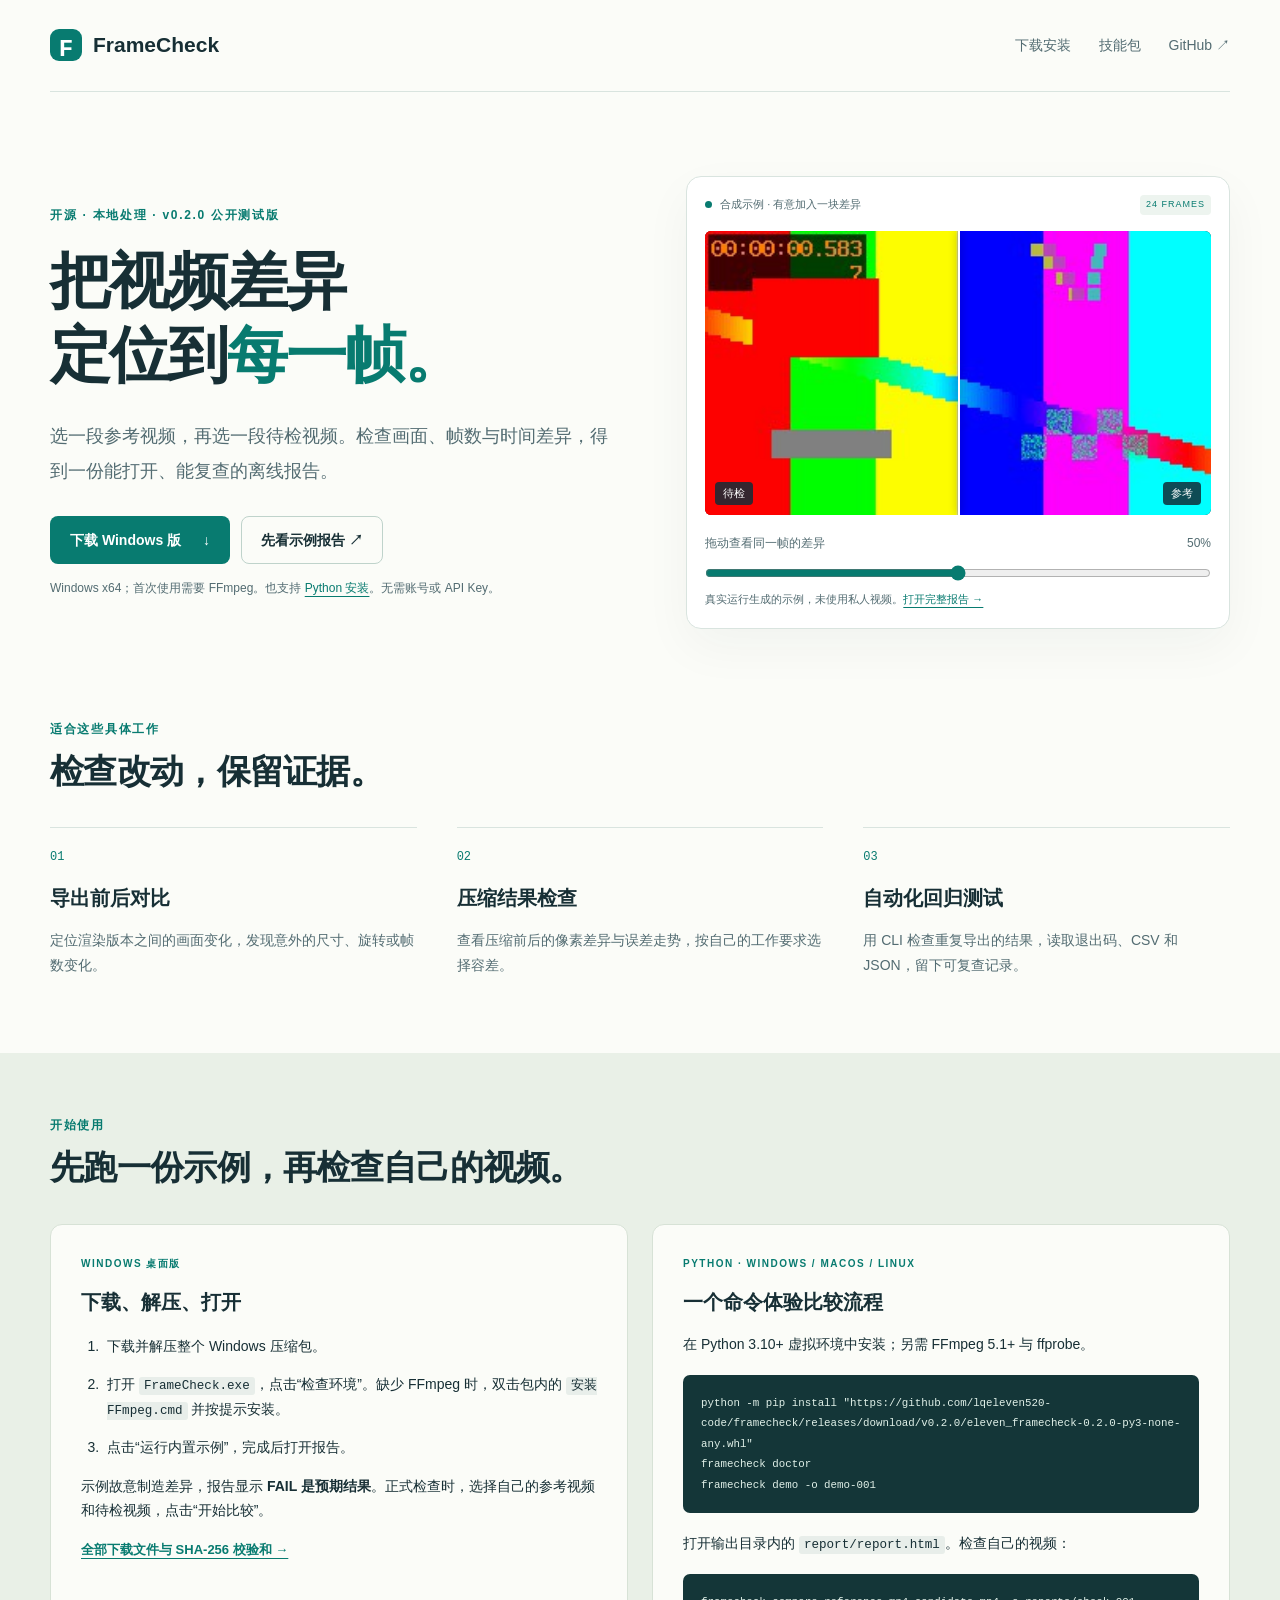
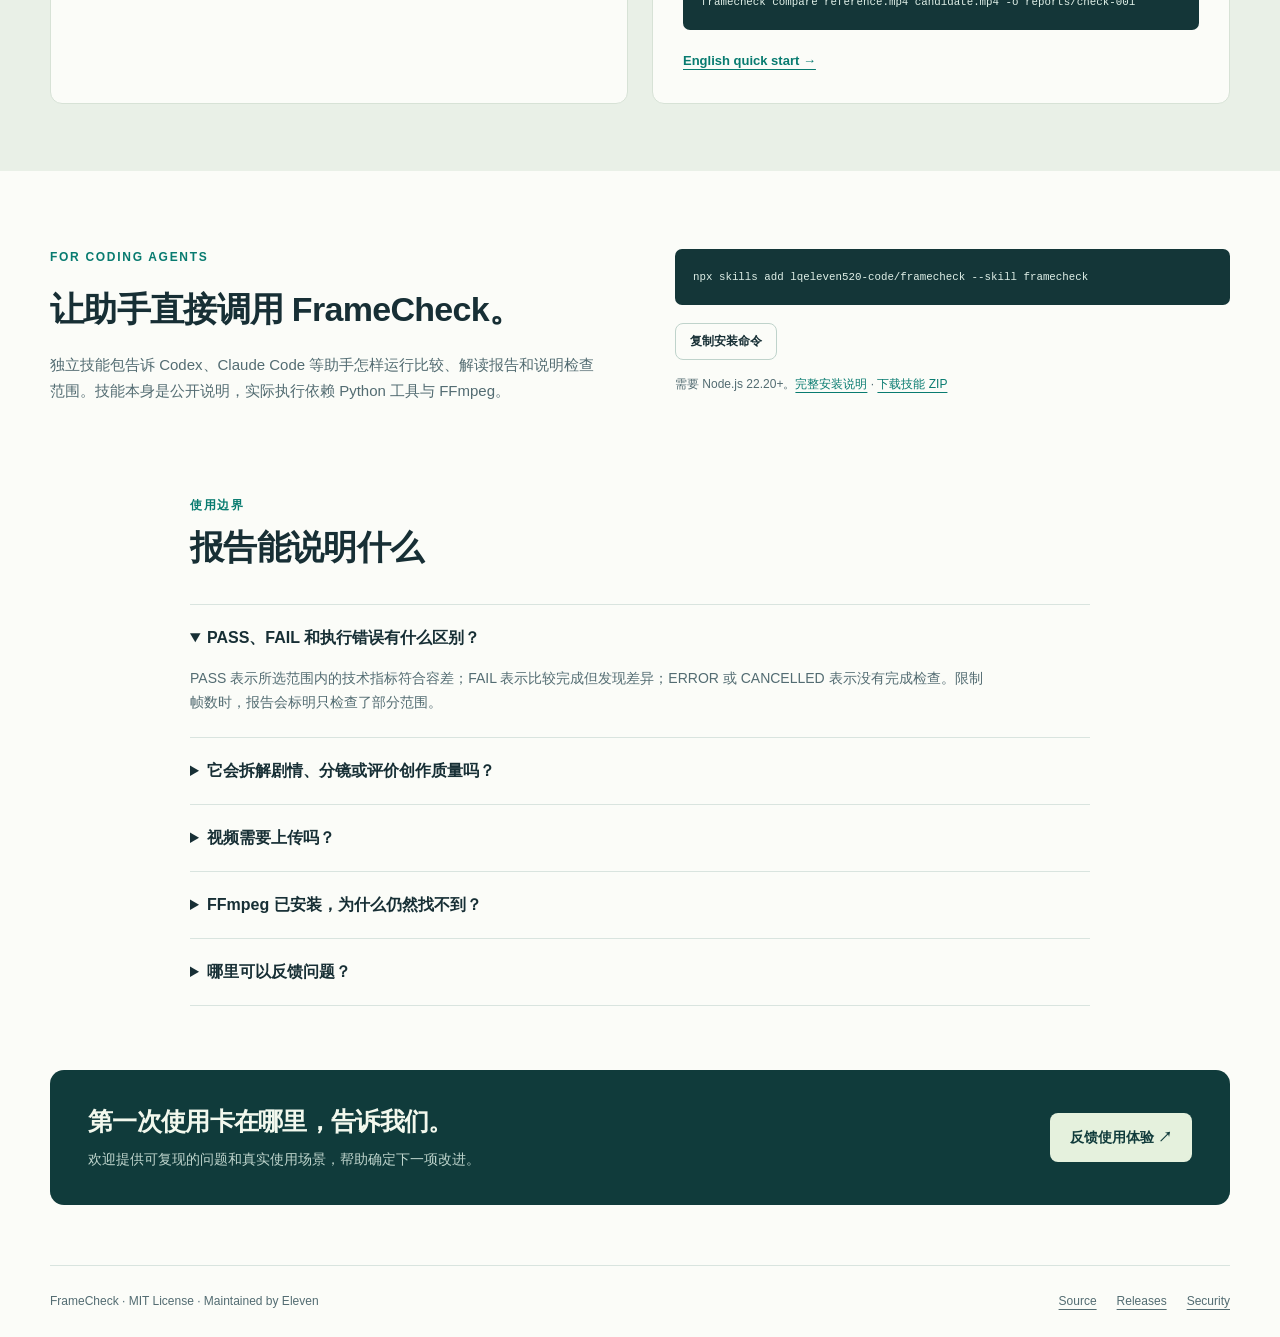
==== docs/index.html @ 5c410029 "Add first-run demos, portable setup, agent skill and public download site" ====
<!doctype html>
<html lang="zh-CN">
<head>
  <meta charset="utf-8">
  <meta name="viewport" content="width=device-width,initial-scale=1">
  <title>FrameCheck — 本地视频逐帧对比与质检 · Video comparison</title>
  <meta name="description" content="免费开源的本地视频对比工具。比较画面、帧数和时间差异，生成离线HTML报告。下载Windows桌面版、Python工具或Codex/Claude Code技能包，并在线查看真实示例。">
  <meta name="color-scheme" content="light">
  <link rel="canonical" href="https://lqeleven520-code.github.io/framecheck/">
  <meta property="og:title" content="FrameCheck · 把视频差异定位到每一帧">
  <meta property="og:description" content="Local video comparison. Windows app, Python CLI and an installable agent skill. MIT licensed; no video uploads.">
  <meta property="og:type" content="website">
  <meta property="og:url" content="https://lqeleven520-code.github.io/framecheck/">
  <link rel="stylesheet" href="site.css">
  <script src="site.js" defer></script>
  <script type="application/ld+json">{"@context":"https://schema.org","@type":"SoftwareApplication","name":"FrameCheck","applicationCategory":"MultimediaApplication","operatingSystem":"Windows, macOS, Linux","softwareVersion":"0.2.0","description":"Local frame-by-frame SDR video comparison with offline HTML, CSV and JSON evidence.","url":"https://lqeleven520-code.github.io/framecheck/","downloadUrl":"https://github.com/lqeleven520-code/framecheck/releases/tag/v0.2.0","license":"https://github.com/lqeleven520-code/framecheck/blob/main/LICENSE","offers":{"@type":"Offer","price":"0","priceCurrency":"USD"}}</script>
</head>
<body>
  <a class="skip" href="#main">跳到正文</a>
  <header class="site-header wrap">
    <a class="brand" href="./" aria-label="FrameCheck 首页"><span class="brand-mark" aria-hidden="true">F</span>FrameCheck</a>
    <nav aria-label="主导航"><a href="#install">下载安装</a><a href="#skill">技能包</a><a href="https://github.com/lqeleven520-code/framecheck">GitHub ↗</a></nav>
  </header>
  <main id="main">
    <section class="hero wrap">
      <div class="hero-copy">
        <p class="eyebrow">开源 · 本地处理 · v0.2.0 公开测试版</p>
        <h1>把视频差异<br>定位到<span>每一帧。</span></h1>
        <p class="lead">选一段参考视频，再选一段待检视频。检查画面、帧数与时间差异，得到一份能打开、能复查的离线报告。</p>
        <div class="actions"><a class="button primary" href="https://github.com/lqeleven520-code/framecheck/releases/download/v0.2.0/FrameCheck-0.2.0-windows-x64.zip">下载 Windows 版 <span aria-hidden="true">↓</span></a><a class="button secondary" href="demo.html">先看示例报告 ↗</a></div>
        <p class="fine">Windows x64；首次使用需要 FFmpeg。也支持 <a href="#python">Python 安装</a>。无需账号或 API Key。</p>
      </div>
      <figure class="comparison-card">
        <div class="card-top"><span class="status-dot"></span>合成示例 · 有意加入一块差异 <span class="tag">24 FRAMES</span></div>
        <div class="comparison-view" id="comparison-view">
          <img src="assets/demo-reference.jpg" alt="参考帧：由程序生成的测试图案" width="320" height="180">
          <img class="candidate-layer" id="candidate-layer" src="assets/demo-candidate.jpg" alt="待检帧：相同图案中加入红色色块" width="320" height="180">
          <span class="split-line" id="split-line" aria-hidden="true"></span>
          <span class="image-label before-label">待检</span><span class="image-label after-label">参考</span>
        </div>
        <label class="slider-label" for="compare-slider">拖动查看同一帧的差异 <span id="slider-value">50%</span></label>
        <input id="compare-slider" type="range" min="0" max="100" value="50" aria-label="参考帧与待检帧的分界位置">
        <figcaption>真实运行生成的示例，未使用私人视频。<a href="demo.html">打开完整报告 →</a></figcaption>
      </figure>
    </section>
    <section class="use-cases wrap" aria-labelledby="use-cases-title">
      <div class="section-heading"><p class="eyebrow">适合这些具体工作</p><h2 id="use-cases-title">检查改动，保留证据。</h2></div>
      <div class="three-columns">
        <article><span class="step">01</span><h3>导出前后对比</h3><p>定位渲染版本之间的画面变化，发现意外的尺寸、旋转或帧数变化。</p></article>
        <article><span class="step">02</span><h3>压缩结果检查</h3><p>查看压缩前后的像素差异与误差走势，按自己的工作要求选择容差。</p></article>
        <article><span class="step">03</span><h3>自动化回归测试</h3><p>用 CLI 检查重复导出的结果，读取退出码、CSV 和 JSON，留下可复查记录。</p></article>
      </div>
    </section>
    <section class="install-section" id="install"><div class="wrap">
      <div class="section-heading"><p class="eyebrow">开始使用</p><h2>先跑一份示例，再检查自己的视频。</h2></div>
      <div class="two-columns">
        <article class="install-card"><p class="platform-label">WINDOWS 桌面版</p><h3>下载、解压、打开</h3>
          <ol><li>下载并解压整个 Windows 压缩包。</li><li>打开 <code>FrameCheck.exe</code>，点击“检查环境”。缺少 FFmpeg 时，双击包内的 <code>安装FFmpeg.cmd</code> 并按提示安装。</li><li>点击“运行内置示例”，完成后打开报告。</li></ol>
          <p>示例故意制造差异，报告显示 <strong>FAIL 是预期结果</strong>。正式检查时，选择自己的参考视频和待检视频，点击“开始比较”。</p>
          <a class="text-link" href="https://github.com/lqeleven520-code/framecheck/releases/tag/v0.2.0">全部下载文件与 SHA-256 校验和 →</a>
        </article>
        <article class="install-card" id="python"><p class="platform-label">PYTHON · WINDOWS / MACOS / LINUX</p><h3>一个命令体验比较流程</h3>
          <p>在 Python 3.10+ 虚拟环境中安装；另需 FFmpeg 5.1+ 与 ffprobe。</p>
          <pre><code>python -m pip install "https://github.com/lqeleven520-code/framecheck/releases/download/v0.2.0/eleven_framecheck-0.2.0-py3-none-any.whl"
framecheck doctor
framecheck demo -o demo-001</code></pre>
          <p>打开输出目录内的 <code>report/report.html</code>。检查自己的视频：</p>
          <pre><code>framecheck compare reference.mp4 candidate.mp4 -o reports/check-001</code></pre>
          <a class="text-link" href="https://github.com/lqeleven520-code/framecheck/blob/main/docs/QUICKSTART.md">English quick start →</a>
        </article>
      </div>
    </div></section>
    <section class="skill-section wrap" id="skill">
      <div><p class="eyebrow">FOR CODING AGENTS</p><h2>让助手直接调用 FrameCheck。</h2><p>独立技能包告诉 Codex、Claude Code 等助手怎样运行比较、解读报告和说明检查范围。技能本身是公开说明，实际执行依赖 Python 工具与 FFmpeg。</p></div>
      <div class="skill-install"><pre><code id="skill-command">npx skills add lqeleven520-code/framecheck --skill framecheck</code></pre><button class="button secondary" id="copy-skill" type="button">复制安装命令</button><p class="fine">需要 Node.js 22.20+。<a href="https://github.com/lqeleven520-code/framecheck/blob/main/docs/INSTALL_SKILL.md">完整安装说明</a> · <a href="https://github.com/lqeleven520-code/framecheck/releases/download/v0.2.0/framecheck-skill-0.2.0.zip">下载技能 ZIP</a></p><span id="copy-status" role="status" aria-live="polite"></span></div>
    </section>
    <section class="wrap details-section"><div class="section-heading"><p class="eyebrow">使用边界</p><h2>报告能说明什么</h2></div>
      <details open><summary>PASS、FAIL 和执行错误有什么区别？</summary><p>PASS 表示所选范围内的技术指标符合容差；FAIL 表示比较完成但发现差异；ERROR 或 CANCELLED 表示没有完成检查。限制帧数时，报告会标明只检查了部分范围。</p></details>
      <details><summary>它会拆解剧情、分镜或评价创作质量吗？</summary><p>不会。FrameCheck 比较两段视频的画面和时序，不生成视频、不拆剧情、不比较音频，也不会判断创作是否好看。它按帧序号配对，不自动同步或缩放。</p></details>
      <details><summary>视频需要上传吗？</summary><p>比较在本机运行，媒体不上传。生成的报告包含文件名和部分截图；分享前请检查这些内容，并保留整个报告目录。</p></details>
      <details><summary>FFmpeg 已安装，为什么仍然找不到？</summary><p>先点击“检查环境”。如果自动识别失败，在界面选择 ffmpeg.exe，并确认 ffprobe.exe 与它在同一目录。也可把完整的 FFmpeg bin 目录放在桌面程序旁的 ffmpeg/bin 中。<a href="https://ffmpeg.org/download.html">FFmpeg 官方下载入口</a>提供各系统的获取方式。</p></details>
      <details><summary>哪里可以反馈问题？</summary><p>通过 GitHub 的使用问题或使用反馈表单提交复现步骤。<code>framecheck doctor --json</code> 可提供不含本地路径的版本信息。<a href="https://github.com/lqeleven520-code/framecheck/issues/new/choose">提交反馈 →</a></p></details>
    </section>
    <section class="feedback wrap"><div><h2>第一次使用卡在哪里，告诉我们。</h2><p>欢迎提供可复现的问题和真实使用场景，帮助确定下一项改进。</p></div><a class="button primary" href="https://github.com/lqeleven520-code/framecheck/issues/new/choose">反馈使用体验 ↗</a></section>
  </main>
  <footer class="wrap"><p>FrameCheck · MIT License · Maintained by Eleven</p><p><a href="https://github.com/lqeleven520-code/framecheck">Source</a><a href="https://github.com/lqeleven520-code/framecheck/releases">Releases</a><a href="https://github.com/lqeleven520-code/framecheck/blob/main/SECURITY.md">Security</a></p></footer>
</body>
</html>
---- docs/site.css ----
:root{--ink:#172f35;--muted:#536c72;--accent:#087b70;--paper:#fbfcf8;--line:#d9e4df;--dark:#103b3b;--warm:#e9f0e7}
*{box-sizing:border-box}html{scroll-behavior:smooth;scroll-padding-top:2rem}body{margin:0;background:var(--paper);color:var(--ink);font-family:Inter,"Segoe UI","PingFang SC","Microsoft YaHei",sans-serif;font-size:16px;line-height:1.75}a{color:var(--accent);text-decoration-thickness:1px;text-underline-offset:4px}a:hover{color:#064e48}button,input{font:inherit}a:focus-visible,button:focus-visible,input:focus-visible,summary:focus-visible{outline:3px solid #e59430;outline-offset:5px}.wrap{width:min(1180px,calc(100% - 72px));margin-inline:auto}.skip{position:absolute;top:-100px;left:20px;background:white;padding:12px;z-index:10}.skip:focus{top:12px}.site-header{display:flex;align-items:center;justify-content:space-between;padding-block:27px;border-bottom:1px solid var(--line)}.brand{display:flex;align-items:center;gap:11px;color:var(--ink);font-size:21px;font-weight:750;text-decoration:none}.brand-mark{display:grid;place-items:center;width:32px;height:32px;background:var(--accent);color:white;border-radius:9px;font-family:monospace;font-size:24px}.site-header nav{display:flex;gap:28px;font-size:14px}.site-header nav a{text-decoration:none;color:var(--muted)}.hero{display:grid;grid-template-columns:1.06fr 1fr;align-items:center;gap:60px;padding-block:84px 90px}.eyebrow{font-size:12px;font-weight:700;letter-spacing:1.7px;color:var(--accent);margin:0 0 18px}h1,h2,h3,p{margin-top:0}h1{font-size:clamp(40px,4.8vw,61px);line-height:1.22;letter-spacing:-2px;font-weight:750;margin-bottom:27px}h1 span{color:var(--accent)}.lead{font-size:18px;line-height:1.9;color:var(--muted);max-width:560px;margin-bottom:28px}.actions{display:flex;flex-wrap:wrap;gap:11px}.button{display:inline-flex;align-items:center;justify-content:center;gap:22px;border-radius:8px;padding:12px 19px;font-size:14px;font-weight:650;text-decoration:none;border:1px solid transparent;cursor:pointer;line-height:1.6}.primary{background:var(--accent);color:white}.primary:hover{background:#075f58;color:white}.secondary{background:transparent;border-color:#bfd3cb;color:var(--ink)}.secondary:hover{background:#edf4ef}.fine{font-size:12px;color:var(--muted);margin:14px 0 0;line-height:1.8}.comparison-card{margin:0;padding:18px;background:white;border:1px solid var(--line);border-radius:15px;box-shadow:0 18px 50px #14372f0b}.card-top{display:flex;align-items:center;gap:8px;font-size:11px;color:var(--muted);margin-bottom:16px;flex-wrap:wrap}.status-dot{width:7px;height:7px;border-radius:50%;background:var(--accent)}.tag{margin-left:auto;font-size:9px;letter-spacing:1px;color:var(--accent);background:#edf4ef;padding:2px 6px;border-radius:4px}.comparison-view{position:relative;aspect-ratio:16/9;overflow:hidden;border-radius:6px;background:#172c30}.comparison-view img{display:block;width:100%;height:100%;object-fit:contain}.candidate-layer{position:absolute;inset:0;clip-path:inset(0 50% 0 0)}.split-line{position:absolute;top:0;bottom:0;left:50%;width:2px;background:white;box-shadow:0 0 8px #0008}.image-label{position:absolute;bottom:10px;padding:2px 8px;background:#112d38d9;color:white;border-radius:4px;font-size:11px}.before-label{left:10px}.after-label{right:10px}.slider-label{display:flex;justify-content:space-between;font-size:12px;color:var(--muted);margin-top:18px}input[type=range]{width:100%;accent-color:var(--accent);cursor:ew-resize;margin:11px 0 7px}figcaption{font-size:11px;line-height:1.8;color:var(--muted)}.use-cases{padding-bottom:76px}.section-heading{margin-bottom:32px}.section-heading .eyebrow{margin-bottom:8px}h2{font-size:clamp(26px,3vw,34px);line-height:1.4;letter-spacing:-.7px;margin-bottom:18px}h3{font-size:20px;margin-bottom:12px}.three-columns{display:grid;grid-template-columns:repeat(3,1fr);gap:40px}.three-columns article{border-top:1px solid var(--line);padding-top:22px}.three-columns p{font-size:14px;color:var(--muted);margin-bottom:0}.step{font:12px monospace;color:var(--accent);display:block;margin-bottom:17px}.install-section{background:var(--warm);padding:62px 0 67px}.two-columns{display:grid;grid-template-columns:1fr 1fr;gap:24px}.install-card{background:var(--paper);border:1px solid #d7e2d6;border-radius:12px;padding:30px;font-size:14px}.platform-label{font-size:10px;color:var(--accent);letter-spacing:1.5px;font-weight:700;margin-bottom:13px}.install-card ol{padding-left:22px}.install-card li{padding-left:4px;margin-bottom:13px}code{font-family:"Cascadia Code",Consolas,monospace;font-size:.9em}p code,li code{background:#e8eeea;padding:2px 5px;border-radius:3px}pre{white-space:pre-wrap;overflow-wrap:anywhere;word-break:break-word;background:#143638;color:#e0f0e8;padding:18px;border-radius:7px;line-height:1.7;font-size:12px;margin:18px 0}.text-link{font-size:13px;font-weight:650}.skill-section{display:grid;grid-template-columns:1fr 1fr;gap:70px;padding-block:76px;align-items:center}.skill-section p:not(.eyebrow):not(.fine){font-size:15px;color:var(--muted)}.skill-install pre{margin-top:0}.skill-install button{padding:8px 14px;font-size:12px}#copy-status{display:block;font-size:12px;color:var(--accent);min-height:22px}.details-section{padding-bottom:64px;max-width:900px}details{border-top:1px solid var(--line);padding:19px 0}details:last-child{border-bottom:1px solid var(--line)}summary{font-weight:650;cursor:pointer}details p{font-size:14px;color:var(--muted);margin:14px 0 3px;max-width:800px}.feedback{background:var(--dark);color:#f2f8ed;border-radius:14px;padding:34px 38px;display:flex;align-items:center;justify-content:space-between;gap:28px;margin-bottom:60px}.feedback h2{font-size:25px;margin-bottom:8px}.feedback p{font-size:14px;color:#bed4cc;margin-bottom:0}.feedback .primary{background:#e5f1dd;color:var(--dark);white-space:nowrap}footer{border-top:1px solid var(--line);padding-block:25px;display:flex;justify-content:space-between;font-size:12px;color:var(--muted)}footer p{margin:0}footer a{margin-left:20px;color:var(--muted)}
@media(max-width:900px){.wrap{width:calc(100% - 40px)}.hero{gap:30px;padding-block:52px}.hero h1{font-size:43px}.actions .button{width:100%}.three-columns{gap:22px}.skill-section{gap:30px}.install-card{padding:24px}}@media(max-width:680px){.site-header{padding-block:20px}.site-header nav{gap:14px;font-size:12px}.brand{font-size:18px}.brand-mark{width:28px;height:28px}.hero,.two-columns,.skill-section{grid-template-columns:1fr}.hero{gap:35px;padding-block:42px 55px}.hero h1{font-size:46px;letter-spacing:-1.8px}.lead{font-size:16px}.actions .button{width:auto}.three-columns{grid-template-columns:1fr;gap:25px}.use-cases{padding-bottom:48px}.step{margin-bottom:8px}.three-columns h3{margin-bottom:7px}.install-section{padding-block:43px}.skill-section{padding-block:48px;gap:15px}.feedback{flex-direction:column;align-items:flex-start;padding:28px}.feedback h2{font-size:23px}.details-section{padding-bottom:40px}footer{display:block}footer p+p{margin-top:10px}footer a{margin-left:0;margin-right:20px}}@media(prefers-reduced-motion:reduce){html{scroll-behavior:auto}}
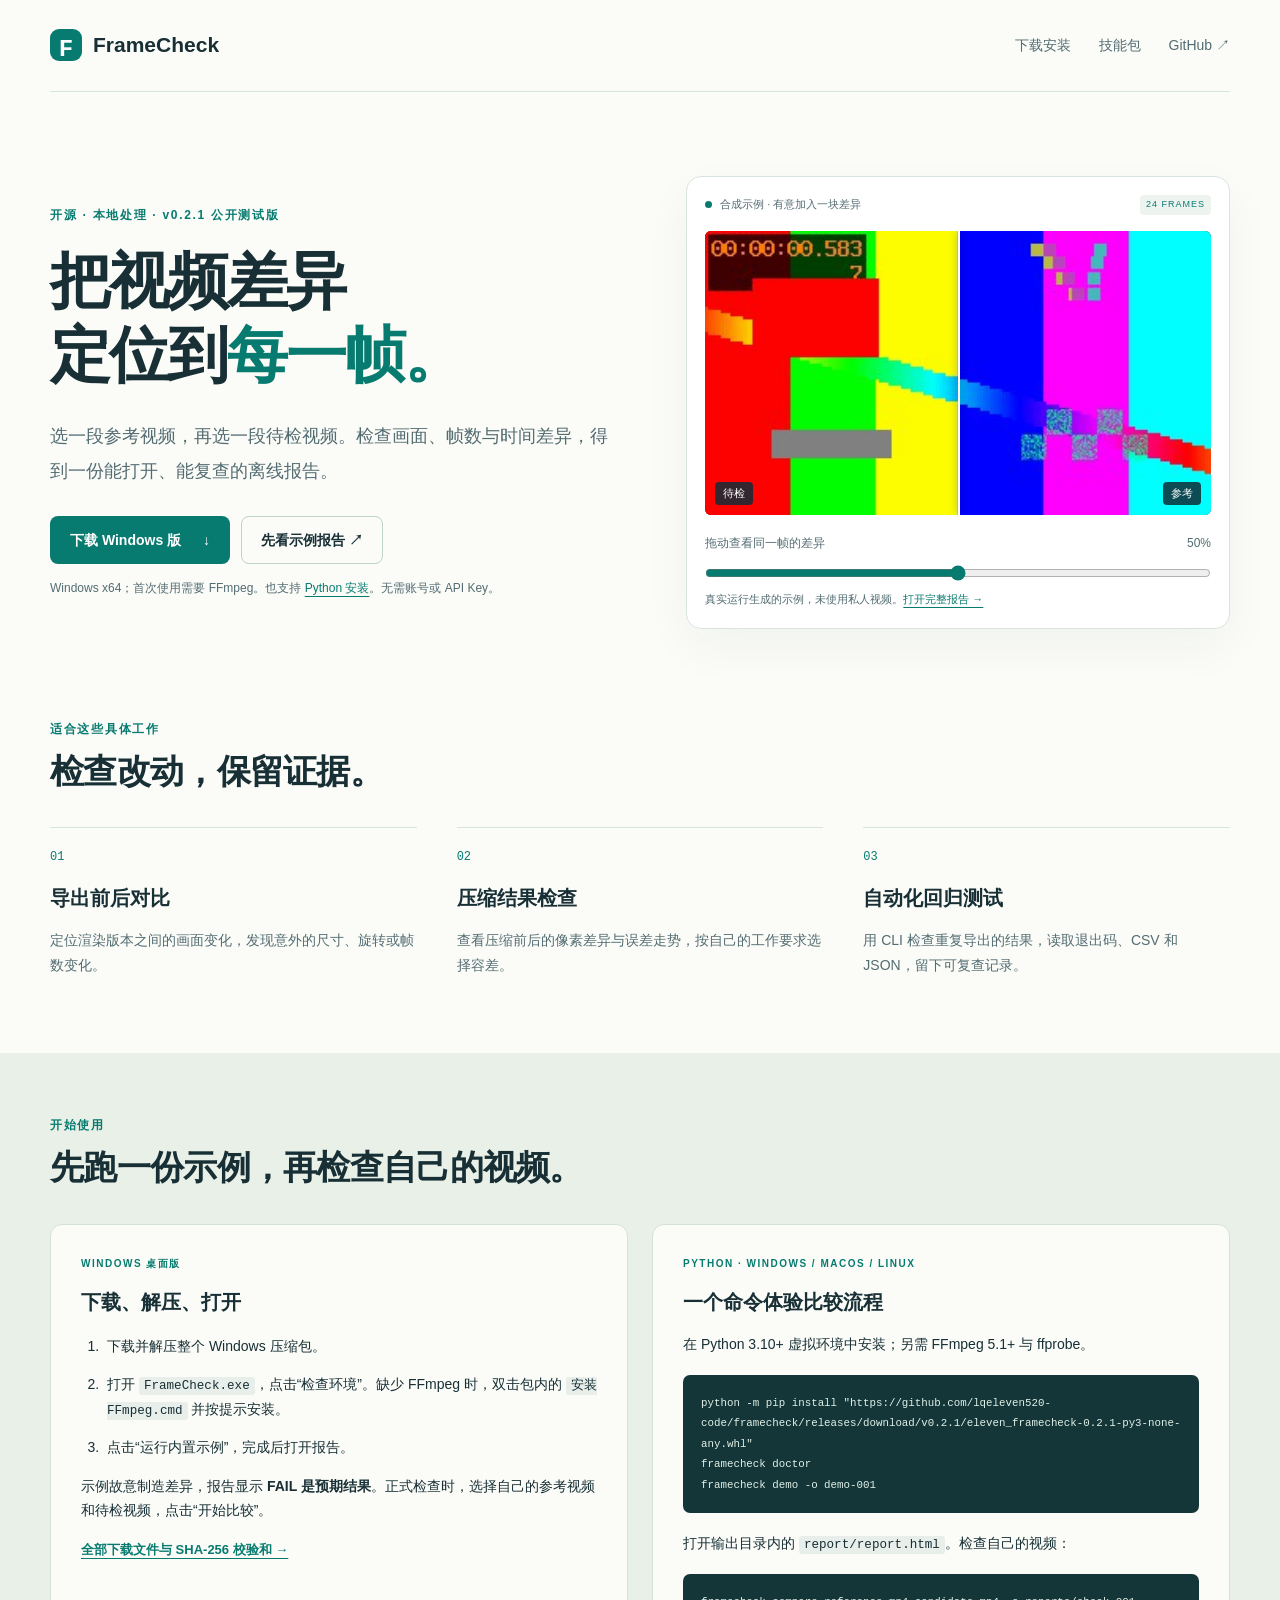
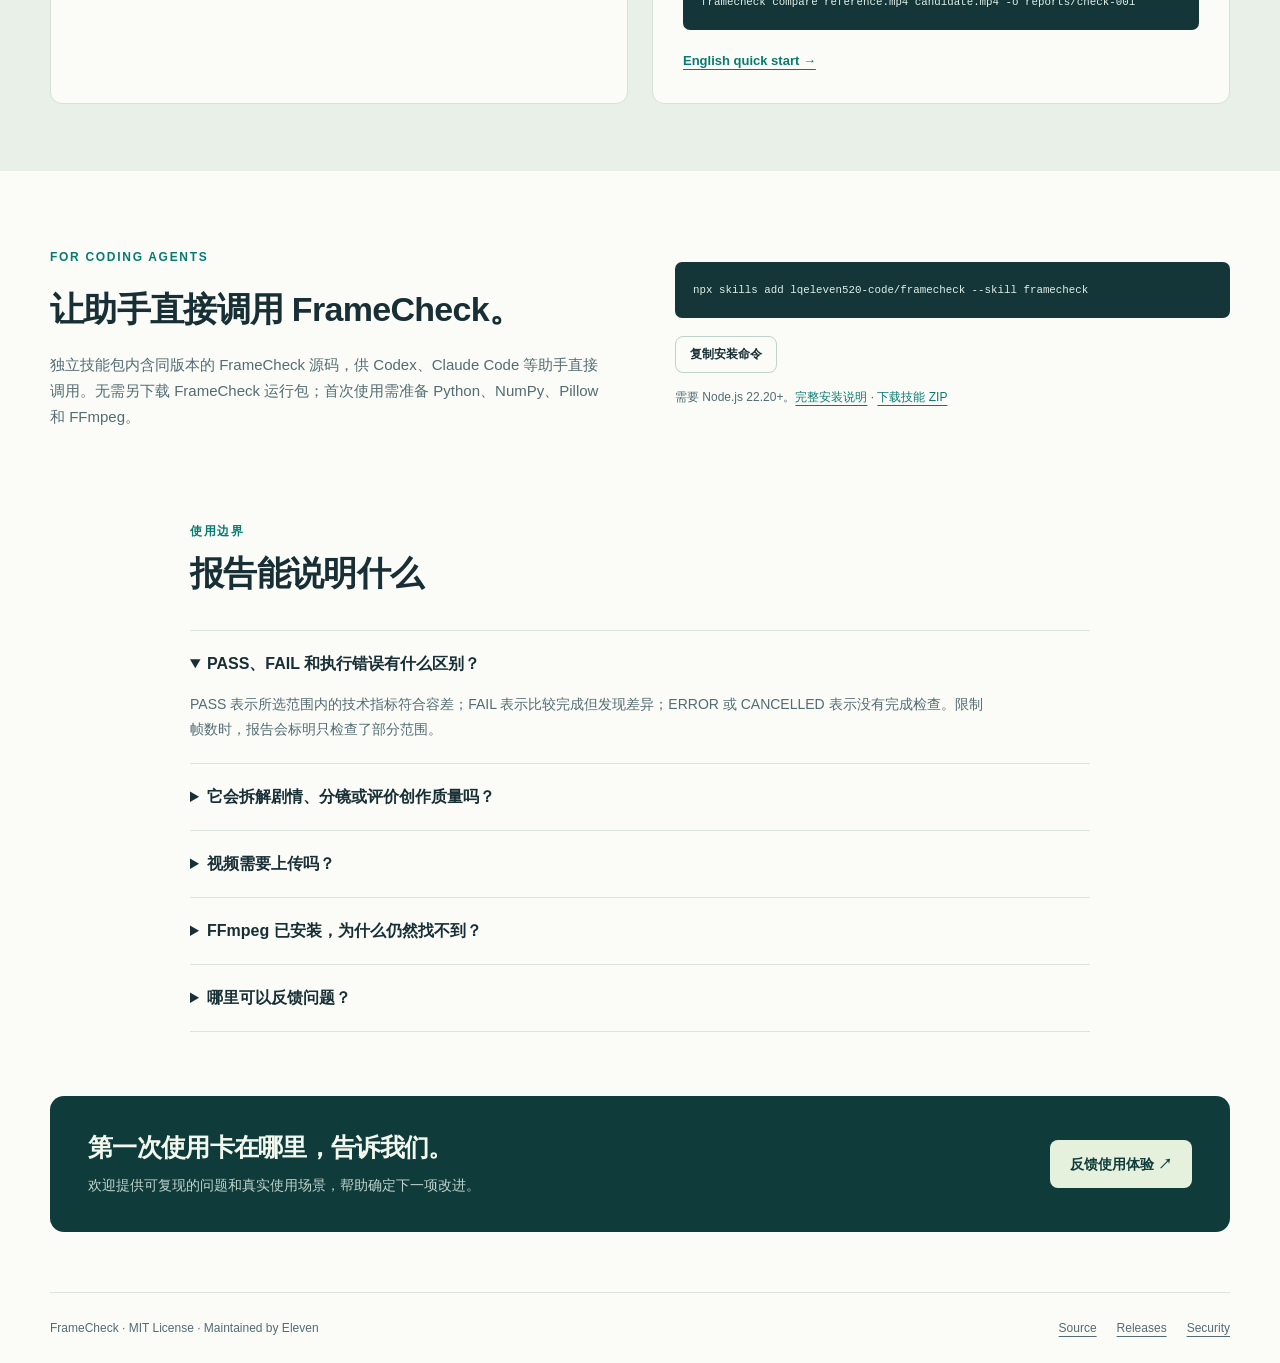
==== commit 5f74edaf: "Bundle an inspectable skill runtime and bound CI dependency waits" ====
--- a/docs/index.html
+++ b/docs/index.html
@@ -13,7 +13,7 @@
   <meta property="og:url" content="https://lqeleven520-code.github.io/framecheck/">
   <link rel="stylesheet" href="site.css">
   <script src="site.js" defer></script>
-  <script type="application/ld+json">{"@context":"https://schema.org","@type":"SoftwareApplication","name":"FrameCheck","applicationCategory":"MultimediaApplication","operatingSystem":"Windows, macOS, Linux","softwareVersion":"0.2.0","description":"Local frame-by-frame SDR video comparison with offline HTML, CSV and JSON evidence.","url":"https://lqeleven520-code.github.io/framecheck/","downloadUrl":"https://github.com/lqeleven520-code/framecheck/releases/tag/v0.2.0","license":"https://github.com/lqeleven520-code/framecheck/blob/main/LICENSE","offers":{"@type":"Offer","price":"0","priceCurrency":"USD"}}</script>
+  <script type="application/ld+json">{"@context":"https://schema.org","@type":"SoftwareApplication","name":"FrameCheck","applicationCategory":"MultimediaApplication","operatingSystem":"Windows, macOS, Linux","softwareVersion":"0.2.1","description":"Local frame-by-frame SDR video comparison with offline HTML, CSV and JSON evidence.","url":"https://lqeleven520-code.github.io/framecheck/","downloadUrl":"https://github.com/lqeleven520-code/framecheck/releases/tag/v0.2.1","license":"https://github.com/lqeleven520-code/framecheck/blob/main/LICENSE","offers":{"@type":"Offer","price":"0","priceCurrency":"USD"}}</script>
 </head>
 <body>
   <a class="skip" href="#main">跳到正文</a>
@@ -24,10 +24,10 @@
   <main id="main">
     <section class="hero wrap">
       <div class="hero-copy">
-        <p class="eyebrow">开源 · 本地处理 · v0.2.0 公开测试版</p>
+        <p class="eyebrow">开源 · 本地处理 · v0.2.1 公开测试版</p>
         <h1>把视频差异<br>定位到<span>每一帧。</span></h1>
         <p class="lead">选一段参考视频，再选一段待检视频。检查画面、帧数与时间差异，得到一份能打开、能复查的离线报告。</p>
-        <div class="actions"><a class="button primary" href="https://github.com/lqeleven520-code/framecheck/releases/download/v0.2.0/FrameCheck-0.2.0-windows-x64.zip">下载 Windows 版 <span aria-hidden="true">↓</span></a><a class="button secondary" href="demo.html">先看示例报告 ↗</a></div>
+        <div class="actions"><a class="button primary" href="https://github.com/lqeleven520-code/framecheck/releases/download/v0.2.1/FrameCheck-0.2.1-windows-x64.zip">下载 Windows 版 <span aria-hidden="true">↓</span></a><a class="button secondary" href="demo.html">先看示例报告 ↗</a></div>
         <p class="fine">Windows x64；首次使用需要 FFmpeg。也支持 <a href="#python">Python 安装</a>。无需账号或 API Key。</p>
       </div>
       <figure class="comparison-card">
@@ -57,11 +57,11 @@
         <article class="install-card"><p class="platform-label">WINDOWS 桌面版</p><h3>下载、解压、打开</h3>
           <ol><li>下载并解压整个 Windows 压缩包。</li><li>打开 <code>FrameCheck.exe</code>，点击“检查环境”。缺少 FFmpeg 时，双击包内的 <code>安装FFmpeg.cmd</code> 并按提示安装。</li><li>点击“运行内置示例”，完成后打开报告。</li></ol>
           <p>示例故意制造差异，报告显示 <strong>FAIL 是预期结果</strong>。正式检查时，选择自己的参考视频和待检视频，点击“开始比较”。</p>
-          <a class="text-link" href="https://github.com/lqeleven520-code/framecheck/releases/tag/v0.2.0">全部下载文件与 SHA-256 校验和 →</a>
+          <a class="text-link" href="https://github.com/lqeleven520-code/framecheck/releases/tag/v0.2.1">全部下载文件与 SHA-256 校验和 →</a>
         </article>
         <article class="install-card" id="python"><p class="platform-label">PYTHON · WINDOWS / MACOS / LINUX</p><h3>一个命令体验比较流程</h3>
           <p>在 Python 3.10+ 虚拟环境中安装；另需 FFmpeg 5.1+ 与 ffprobe。</p>
-          <pre><code>python -m pip install "https://github.com/lqeleven520-code/framecheck/releases/download/v0.2.0/eleven_framecheck-0.2.0-py3-none-any.whl"
+          <pre><code>python -m pip install "https://github.com/lqeleven520-code/framecheck/releases/download/v0.2.1/eleven_framecheck-0.2.1-py3-none-any.whl"
 framecheck doctor
 framecheck demo -o demo-001</code></pre>
           <p>打开输出目录内的 <code>report/report.html</code>。检查自己的视频：</p>
@@ -71,8 +71,8 @@
       </div>
     </div></section>
     <section class="skill-section wrap" id="skill">
-      <div><p class="eyebrow">FOR CODING AGENTS</p><h2>让助手直接调用 FrameCheck。</h2><p>独立技能包告诉 Codex、Claude Code 等助手怎样运行比较、解读报告和说明检查范围。技能本身是公开说明，实际执行依赖 Python 工具与 FFmpeg。</p></div>
-      <div class="skill-install"><pre><code id="skill-command">npx skills add lqeleven520-code/framecheck --skill framecheck</code></pre><button class="button secondary" id="copy-skill" type="button">复制安装命令</button><p class="fine">需要 Node.js 22.20+。<a href="https://github.com/lqeleven520-code/framecheck/blob/main/docs/INSTALL_SKILL.md">完整安装说明</a> · <a href="https://github.com/lqeleven520-code/framecheck/releases/download/v0.2.0/framecheck-skill-0.2.0.zip">下载技能 ZIP</a></p><span id="copy-status" role="status" aria-live="polite"></span></div>
+      <div><p class="eyebrow">FOR CODING AGENTS</p><h2>让助手直接调用 FrameCheck。</h2><p>独立技能包内含同版本的 FrameCheck 源码，供 Codex、Claude Code 等助手直接调用。无需另下载 FrameCheck 运行包；首次使用需准备 Python、NumPy、Pillow 和 FFmpeg。</p></div>
+      <div class="skill-install"><pre><code id="skill-command">npx skills add lqeleven520-code/framecheck --skill framecheck</code></pre><button class="button secondary" id="copy-skill" type="button">复制安装命令</button><p class="fine">需要 Node.js 22.20+。<a href="https://github.com/lqeleven520-code/framecheck/blob/main/docs/INSTALL_SKILL.md">完整安装说明</a> · <a href="https://github.com/lqeleven520-code/framecheck/releases/download/v0.2.1/framecheck-skill-0.2.1.zip">下载技能 ZIP</a></p><span id="copy-status" role="status" aria-live="polite"></span></div>
     </section>
     <section class="wrap details-section"><div class="section-heading"><p class="eyebrow">使用边界</p><h2>报告能说明什么</h2></div>
       <details open><summary>PASS、FAIL 和执行错误有什么区别？</summary><p>PASS 表示所选范围内的技术指标符合容差；FAIL 表示比较完成但发现差异；ERROR 或 CANCELLED 表示没有完成检查。限制帧数时，报告会标明只检查了部分范围。</p></details>
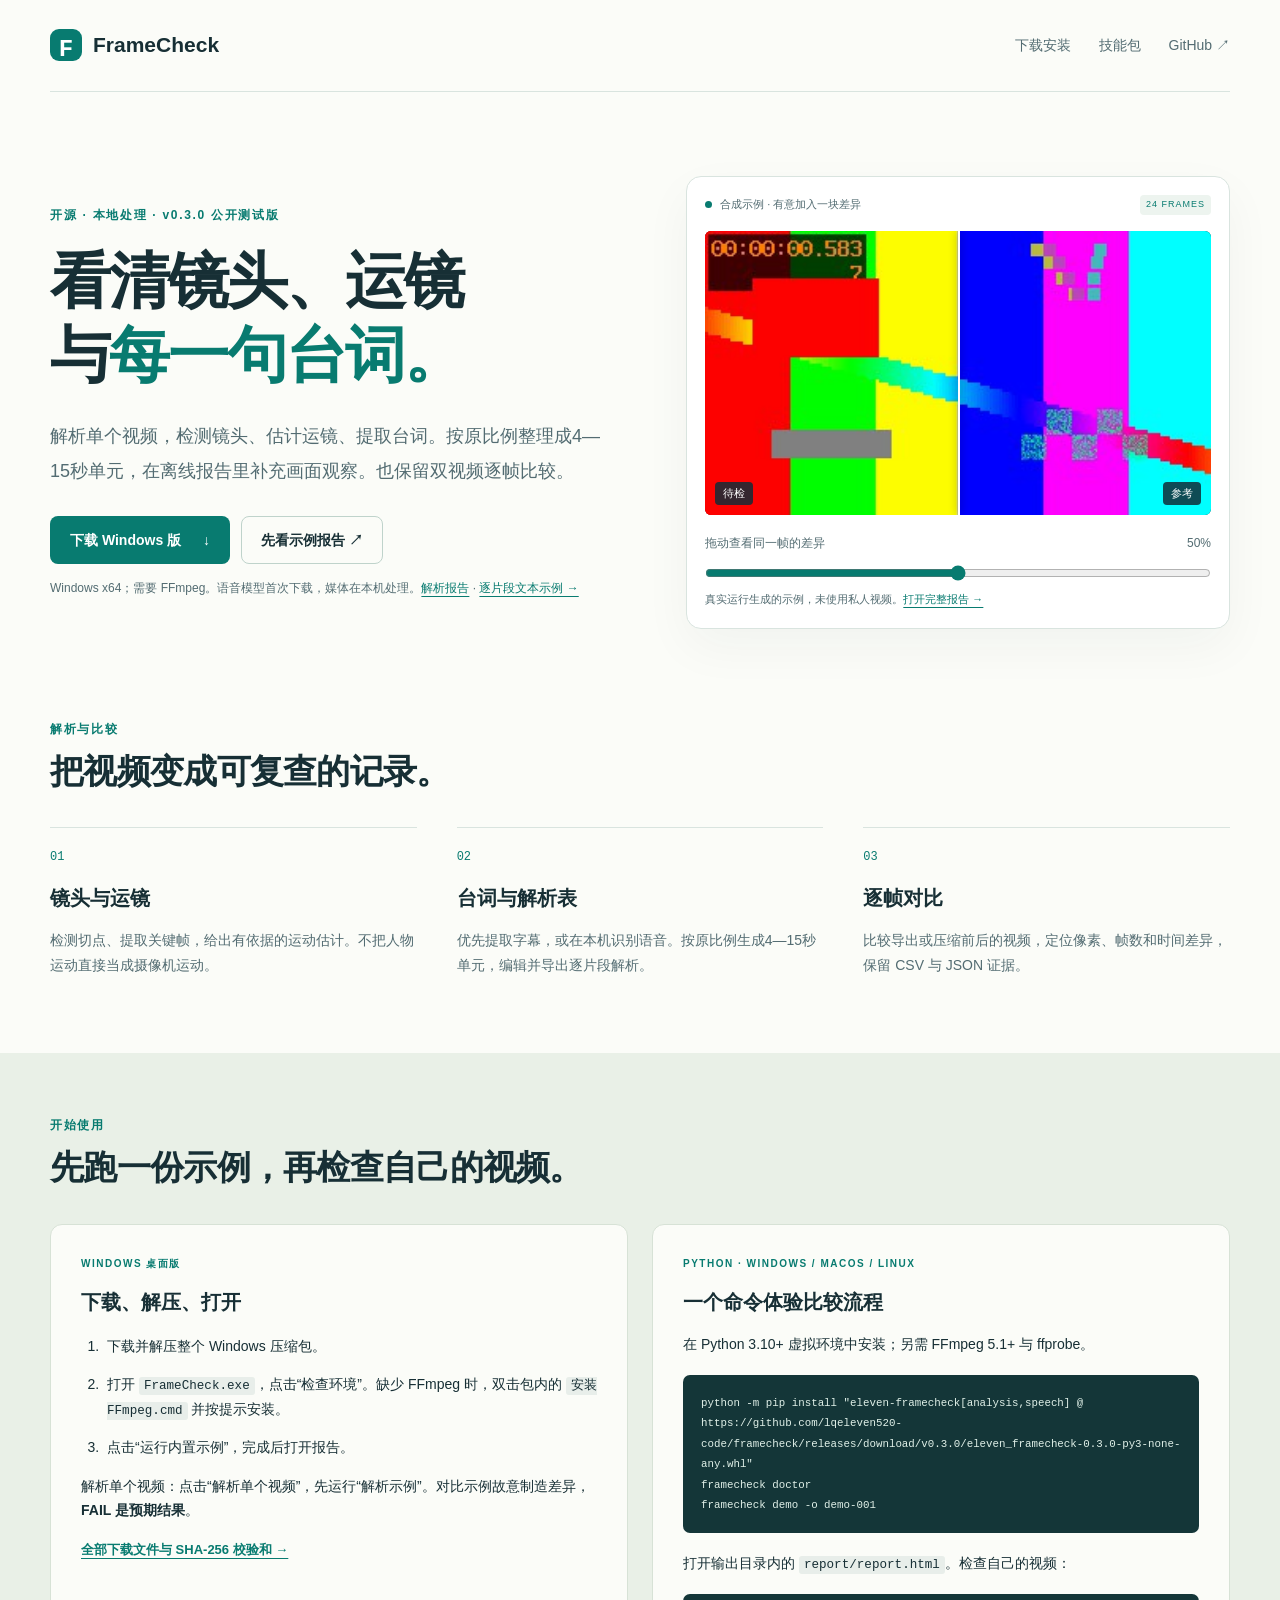
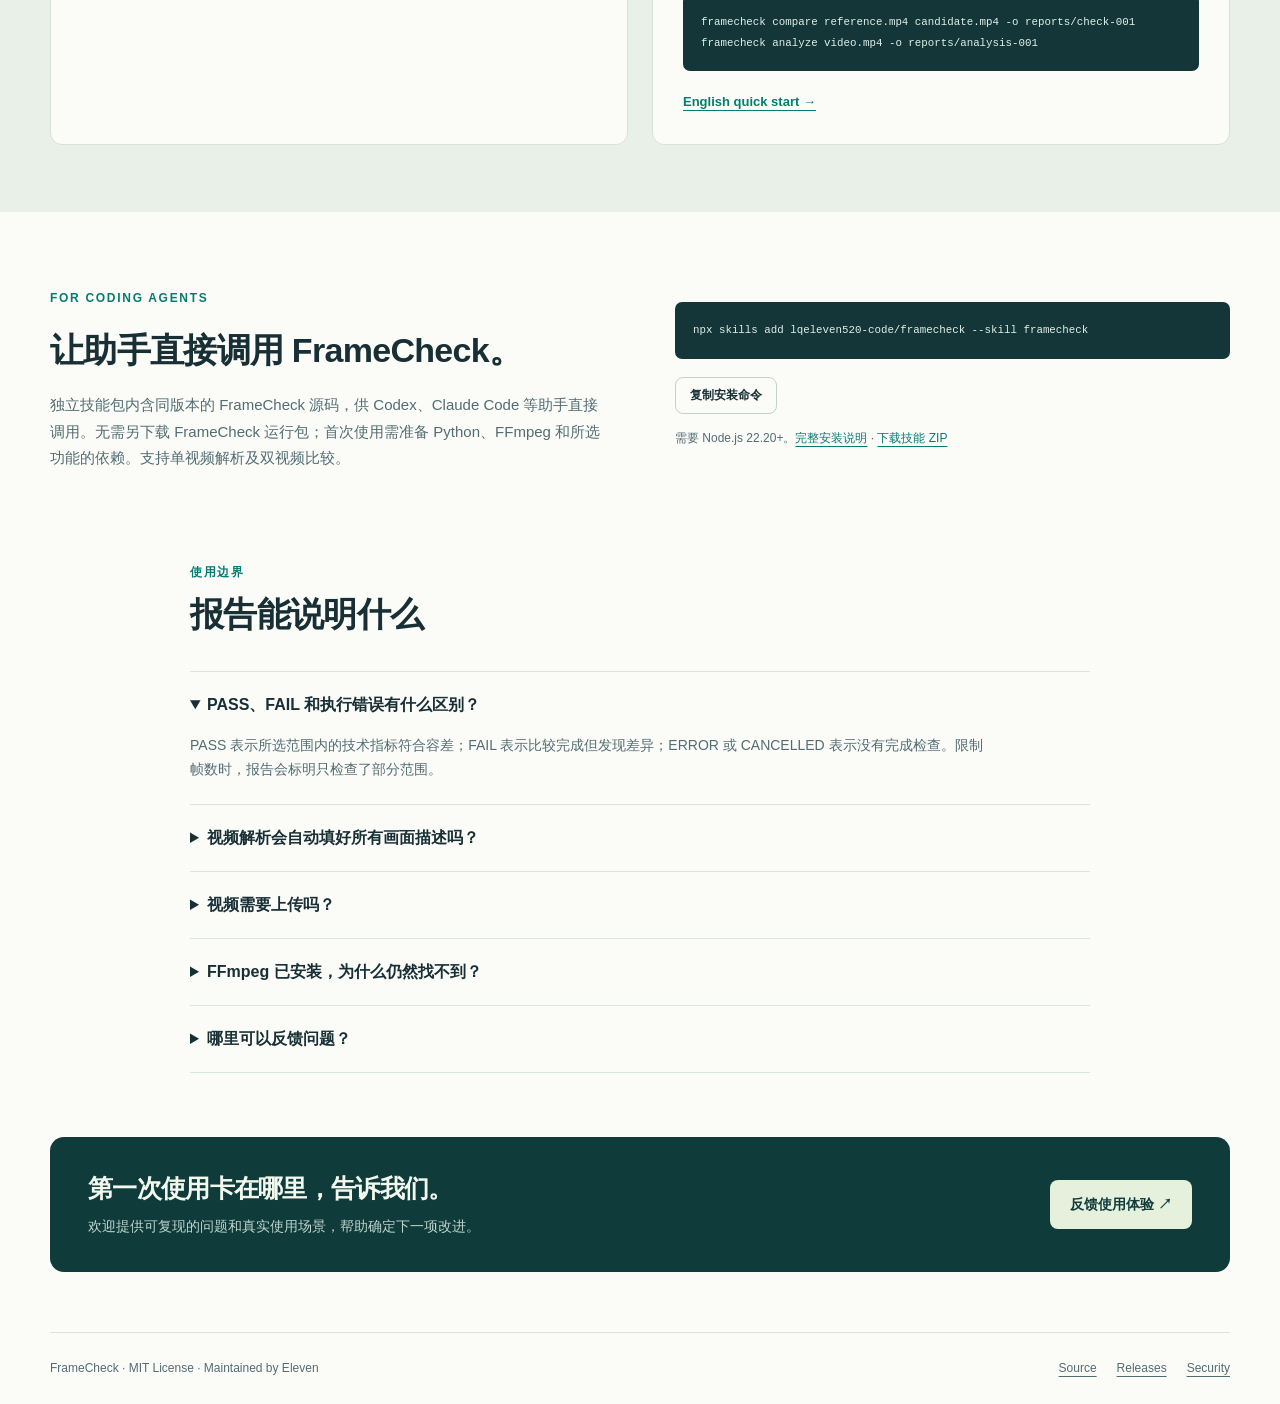
==== commit 7bc4307c: "Add local video analysis, dialogue extraction and reusable shot breakdowns" ====
--- a/docs/index.html
+++ b/docs/index.html
@@ -3,8 +3,8 @@
 <head>
   <meta charset="utf-8">
   <meta name="viewport" content="width=device-width,initial-scale=1">
-  <title>FrameCheck — 本地视频逐帧对比与质检 · Video comparison</title>
-  <meta name="description" content="免费开源的本地视频对比工具。比较画面、帧数和时间差异，生成离线HTML报告。下载Windows桌面版、Python工具或Codex/Claude Code技能包，并在线查看真实示例。">
+  <title>FrameCheck — 视频解析、镜头拆分、运镜与台词 · Video analysis</title>
+  <meta name="description" content="免费开源的视频解析与对比工具。拆分镜头、估计运镜、提取台词，按原比例输出4—15秒解析单元与可编辑镜头表。Windows桌面版、Python和助手技能包。">
   <meta name="color-scheme" content="light">
   <link rel="canonical" href="https://lqeleven520-code.github.io/framecheck/">
   <meta property="og:title" content="FrameCheck · 把视频差异定位到每一帧">
@@ -13,7 +13,7 @@
   <meta property="og:url" content="https://lqeleven520-code.github.io/framecheck/">
   <link rel="stylesheet" href="site.css">
   <script src="site.js" defer></script>
-  <script type="application/ld+json">{"@context":"https://schema.org","@type":"SoftwareApplication","name":"FrameCheck","applicationCategory":"MultimediaApplication","operatingSystem":"Windows, macOS, Linux","softwareVersion":"0.2.1","description":"Local frame-by-frame SDR video comparison with offline HTML, CSV and JSON evidence.","url":"https://lqeleven520-code.github.io/framecheck/","downloadUrl":"https://github.com/lqeleven520-code/framecheck/releases/tag/v0.2.1","license":"https://github.com/lqeleven520-code/framecheck/blob/main/LICENSE","offers":{"@type":"Offer","price":"0","priceCurrency":"USD"}}</script>
+  <script type="application/ld+json">{"@context":"https://schema.org","@type":"SoftwareApplication","name":"FrameCheck","applicationCategory":"MultimediaApplication","operatingSystem":"Windows, macOS, Linux","softwareVersion":"0.3.0","description":"Local video analysis, shot detection, motion estimates, dialogue and frame comparison.","url":"https://lqeleven520-code.github.io/framecheck/","downloadUrl":"https://github.com/lqeleven520-code/framecheck/releases/tag/v0.3.0","license":"https://github.com/lqeleven520-code/framecheck/blob/main/LICENSE","offers":{"@type":"Offer","price":"0","priceCurrency":"USD"}}</script>
 </head>
 <body>
   <a class="skip" href="#main">跳到正文</a>
@@ -24,11 +24,11 @@
   <main id="main">
     <section class="hero wrap">
       <div class="hero-copy">
-        <p class="eyebrow">开源 · 本地处理 · v0.2.1 公开测试版</p>
-        <h1>把视频差异<br>定位到<span>每一帧。</span></h1>
-        <p class="lead">选一段参考视频，再选一段待检视频。检查画面、帧数与时间差异，得到一份能打开、能复查的离线报告。</p>
-        <div class="actions"><a class="button primary" href="https://github.com/lqeleven520-code/framecheck/releases/download/v0.2.1/FrameCheck-0.2.1-windows-x64.zip">下载 Windows 版 <span aria-hidden="true">↓</span></a><a class="button secondary" href="demo.html">先看示例报告 ↗</a></div>
-        <p class="fine">Windows x64；首次使用需要 FFmpeg。也支持 <a href="#python">Python 安装</a>。无需账号或 API Key。</p>
+        <p class="eyebrow">开源 · 本地处理 · v0.3.0 公开测试版</p>
+        <h1>看清镜头、运镜<br>与<span>每一句台词。</span></h1>
+        <p class="lead">解析单个视频，检测镜头、估计运镜、提取台词。按原比例整理成4—15秒单元，在离线报告里补充画面观察。也保留双视频逐帧比较。</p>
+        <div class="actions"><a class="button primary" href="https://github.com/lqeleven520-code/framecheck/releases/download/v0.3.0/FrameCheck-0.3.0-windows-x64.zip">下载 Windows 版 <span aria-hidden="true">↓</span></a><a class="button secondary" href="demo.html">先看示例报告 ↗</a></div>
+        <p class="fine">Windows x64；需要 FFmpeg。语音模型首次下载，媒体在本机处理。<a href="analysis-demo/report.html">解析报告</a> · <a href="analysis-demo/breakdown-reviewed.txt">逐片段文本示例 →</a></p>
       </div>
       <figure class="comparison-card">
         <div class="card-top"><span class="status-dot"></span>合成示例 · 有意加入一块差异 <span class="tag">24 FRAMES</span></div>
@@ -44,11 +44,11 @@
       </figure>
     </section>
     <section class="use-cases wrap" aria-labelledby="use-cases-title">
-      <div class="section-heading"><p class="eyebrow">适合这些具体工作</p><h2 id="use-cases-title">检查改动，保留证据。</h2></div>
+      <div class="section-heading"><p class="eyebrow">解析与比较</p><h2 id="use-cases-title">把视频变成可复查的记录。</h2></div>
       <div class="three-columns">
-        <article><span class="step">01</span><h3>导出前后对比</h3><p>定位渲染版本之间的画面变化，发现意外的尺寸、旋转或帧数变化。</p></article>
-        <article><span class="step">02</span><h3>压缩结果检查</h3><p>查看压缩前后的像素差异与误差走势，按自己的工作要求选择容差。</p></article>
-        <article><span class="step">03</span><h3>自动化回归测试</h3><p>用 CLI 检查重复导出的结果，读取退出码、CSV 和 JSON，留下可复查记录。</p></article>
+        <article><span class="step">01</span><h3>镜头与运镜</h3><p>检测切点、提取关键帧，给出有依据的运动估计。不把人物运动直接当成摄像机运动。</p></article>
+        <article><span class="step">02</span><h3>台词与解析表</h3><p>优先提取字幕，或在本机识别语音。按原比例生成4—15秒单元，编辑并导出逐片段解析。</p></article>
+        <article><span class="step">03</span><h3>逐帧对比</h3><p>比较导出或压缩前后的视频，定位像素、帧数和时间差异，保留 CSV 与 JSON 证据。</p></article>
       </div>
     </section>
     <section class="install-section" id="install"><div class="wrap">
@@ -56,27 +56,28 @@
       <div class="two-columns">
         <article class="install-card"><p class="platform-label">WINDOWS 桌面版</p><h3>下载、解压、打开</h3>
           <ol><li>下载并解压整个 Windows 压缩包。</li><li>打开 <code>FrameCheck.exe</code>，点击“检查环境”。缺少 FFmpeg 时，双击包内的 <code>安装FFmpeg.cmd</code> 并按提示安装。</li><li>点击“运行内置示例”，完成后打开报告。</li></ol>
-          <p>示例故意制造差异，报告显示 <strong>FAIL 是预期结果</strong>。正式检查时，选择自己的参考视频和待检视频，点击“开始比较”。</p>
-          <a class="text-link" href="https://github.com/lqeleven520-code/framecheck/releases/tag/v0.2.1">全部下载文件与 SHA-256 校验和 →</a>
+          <p>解析单个视频：点击“解析单个视频”，先运行“解析示例”。对比示例故意制造差异，<strong>FAIL 是预期结果</strong>。</p>
+          <a class="text-link" href="https://github.com/lqeleven520-code/framecheck/releases/tag/v0.3.0">全部下载文件与 SHA-256 校验和 →</a>
         </article>
         <article class="install-card" id="python"><p class="platform-label">PYTHON · WINDOWS / MACOS / LINUX</p><h3>一个命令体验比较流程</h3>
           <p>在 Python 3.10+ 虚拟环境中安装；另需 FFmpeg 5.1+ 与 ffprobe。</p>
-          <pre><code>python -m pip install "https://github.com/lqeleven520-code/framecheck/releases/download/v0.2.1/eleven_framecheck-0.2.1-py3-none-any.whl"
+          <pre><code>python -m pip install "eleven-framecheck[analysis,speech] @ https://github.com/lqeleven520-code/framecheck/releases/download/v0.3.0/eleven_framecheck-0.3.0-py3-none-any.whl"
 framecheck doctor
 framecheck demo -o demo-001</code></pre>
           <p>打开输出目录内的 <code>report/report.html</code>。检查自己的视频：</p>
-          <pre><code>framecheck compare reference.mp4 candidate.mp4 -o reports/check-001</code></pre>
+          <pre><code>framecheck compare reference.mp4 candidate.mp4 -o reports/check-001
+framecheck analyze video.mp4 -o reports/analysis-001</code></pre>
           <a class="text-link" href="https://github.com/lqeleven520-code/framecheck/blob/main/docs/QUICKSTART.md">English quick start →</a>
         </article>
       </div>
     </div></section>
     <section class="skill-section wrap" id="skill">
-      <div><p class="eyebrow">FOR CODING AGENTS</p><h2>让助手直接调用 FrameCheck。</h2><p>独立技能包内含同版本的 FrameCheck 源码，供 Codex、Claude Code 等助手直接调用。无需另下载 FrameCheck 运行包；首次使用需准备 Python、NumPy、Pillow 和 FFmpeg。</p></div>
-      <div class="skill-install"><pre><code id="skill-command">npx skills add lqeleven520-code/framecheck --skill framecheck</code></pre><button class="button secondary" id="copy-skill" type="button">复制安装命令</button><p class="fine">需要 Node.js 22.20+。<a href="https://github.com/lqeleven520-code/framecheck/blob/main/docs/INSTALL_SKILL.md">完整安装说明</a> · <a href="https://github.com/lqeleven520-code/framecheck/releases/download/v0.2.1/framecheck-skill-0.2.1.zip">下载技能 ZIP</a></p><span id="copy-status" role="status" aria-live="polite"></span></div>
+      <div><p class="eyebrow">FOR CODING AGENTS</p><h2>让助手直接调用 FrameCheck。</h2><p>独立技能包内含同版本的 FrameCheck 源码，供 Codex、Claude Code 等助手直接调用。无需另下载 FrameCheck 运行包；首次使用需准备 Python、FFmpeg 和所选功能的依赖。支持单视频解析及双视频比较。</p></div>
+      <div class="skill-install"><pre><code id="skill-command">npx skills add lqeleven520-code/framecheck --skill framecheck</code></pre><button class="button secondary" id="copy-skill" type="button">复制安装命令</button><p class="fine">需要 Node.js 22.20+。<a href="https://github.com/lqeleven520-code/framecheck/blob/main/docs/INSTALL_SKILL.md">完整安装说明</a> · <a href="https://github.com/lqeleven520-code/framecheck/releases/download/v0.3.0/framecheck-skill-0.3.0.zip">下载技能 ZIP</a></p><span id="copy-status" role="status" aria-live="polite"></span></div>
     </section>
     <section class="wrap details-section"><div class="section-heading"><p class="eyebrow">使用边界</p><h2>报告能说明什么</h2></div>
       <details open><summary>PASS、FAIL 和执行错误有什么区别？</summary><p>PASS 表示所选范围内的技术指标符合容差；FAIL 表示比较完成但发现差异；ERROR 或 CANCELLED 表示没有完成检查。限制帧数时，报告会标明只检查了部分范围。</p></details>
-      <details><summary>它会拆解剧情、分镜或评价创作质量吗？</summary><p>不会。FrameCheck 比较两段视频的画面和时序，不生成视频、不拆剧情、不比较音频，也不会判断创作是否好看。它按帧序号配对，不自动同步或缩放。</p></details>
+      <details><summary>视频解析会自动填好所有画面描述吗？</summary><p>引擎自动检测镜头、估计运动、提取台词与观察帧。画面风格、人物动作和神态等语义内容需要用户或视觉助手实际查看后填写，默认空白明确表示未分析。逐片段格式只保留画面风格和观察字段，不含视频接续方法或私人制作流程。<a href="analysis-demo/report.html">查看解析示例</a>。</p></details>
       <details><summary>视频需要上传吗？</summary><p>比较在本机运行，媒体不上传。生成的报告包含文件名和部分截图；分享前请检查这些内容，并保留整个报告目录。</p></details>
       <details><summary>FFmpeg 已安装，为什么仍然找不到？</summary><p>先点击“检查环境”。如果自动识别失败，在界面选择 ffmpeg.exe，并确认 ffprobe.exe 与它在同一目录。也可把完整的 FFmpeg bin 目录放在桌面程序旁的 ffmpeg/bin 中。<a href="https://ffmpeg.org/download.html">FFmpeg 官方下载入口</a>提供各系统的获取方式。</p></details>
       <details><summary>哪里可以反馈问题？</summary><p>通过 GitHub 的使用问题或使用反馈表单提交复现步骤。<code>framecheck doctor --json</code> 可提供不含本地路径的版本信息。<a href="https://github.com/lqeleven520-code/framecheck/issues/new/choose">提交反馈 →</a></p></details>
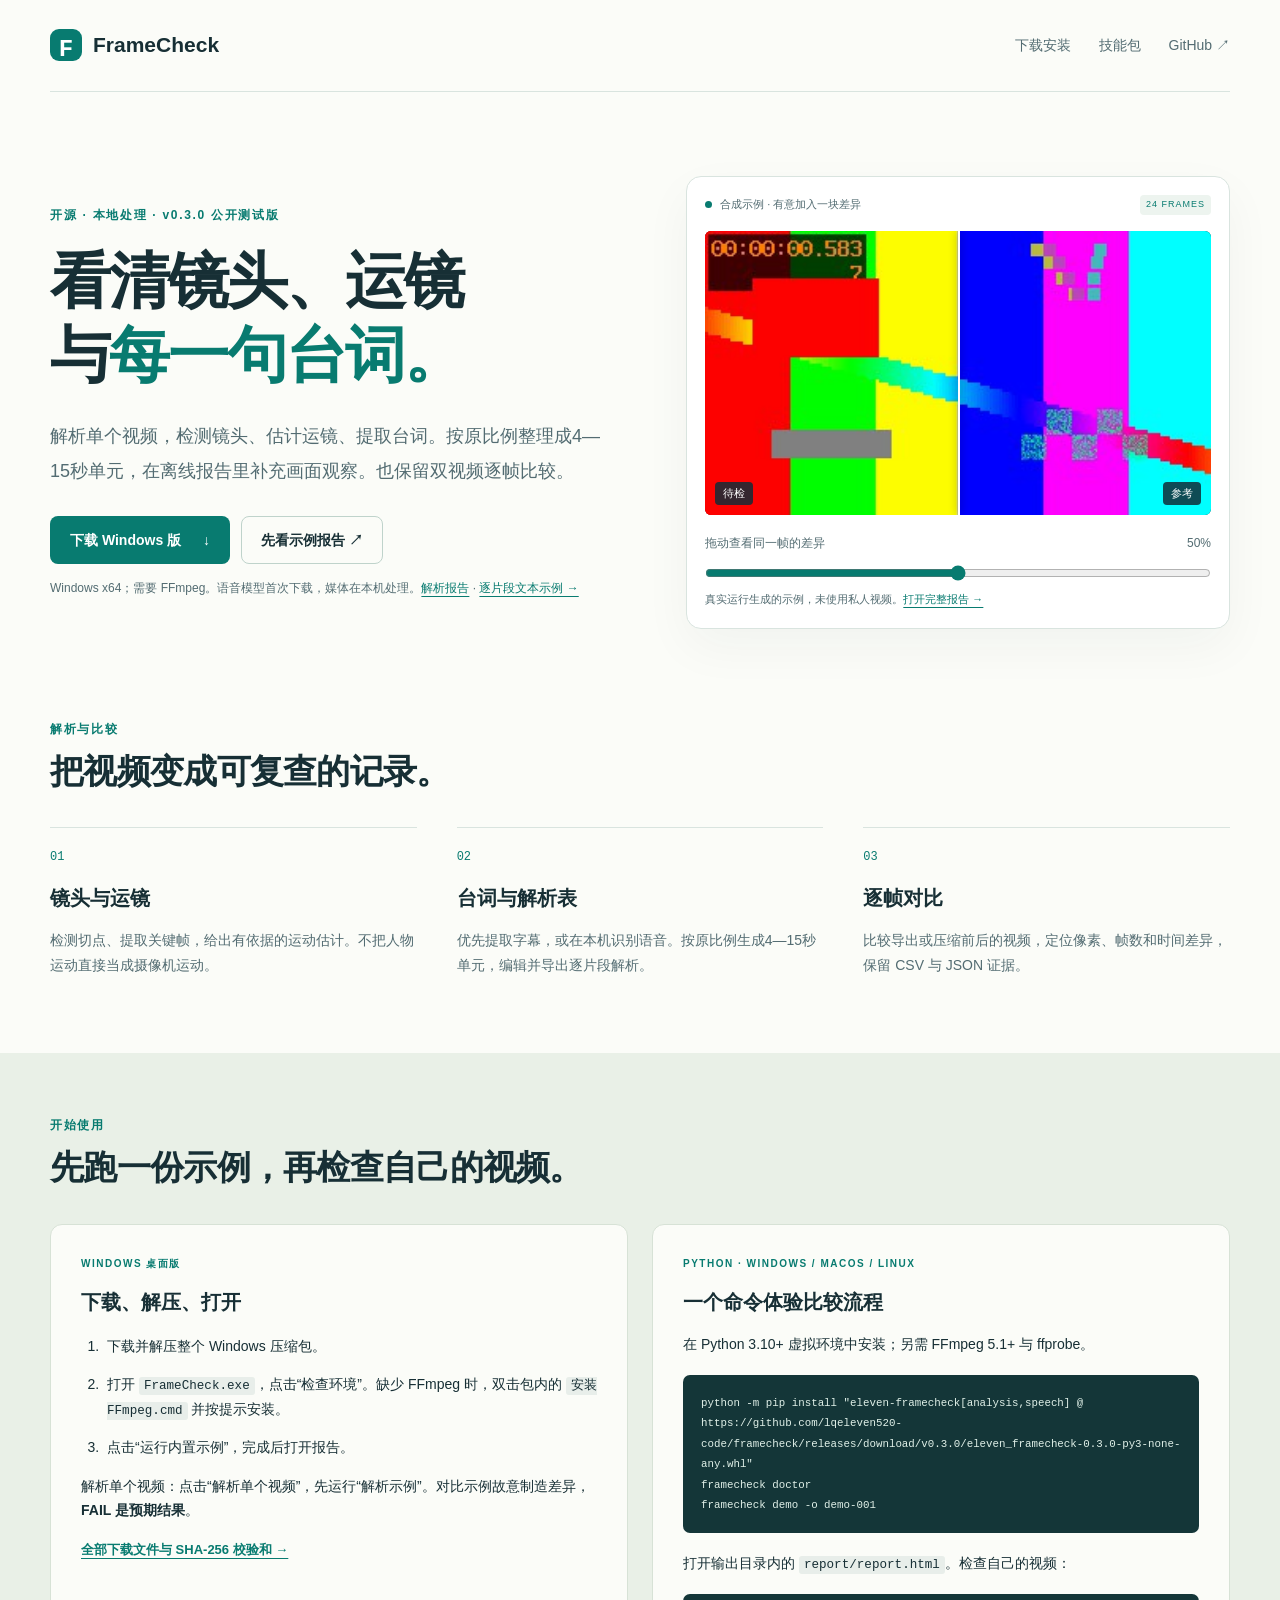
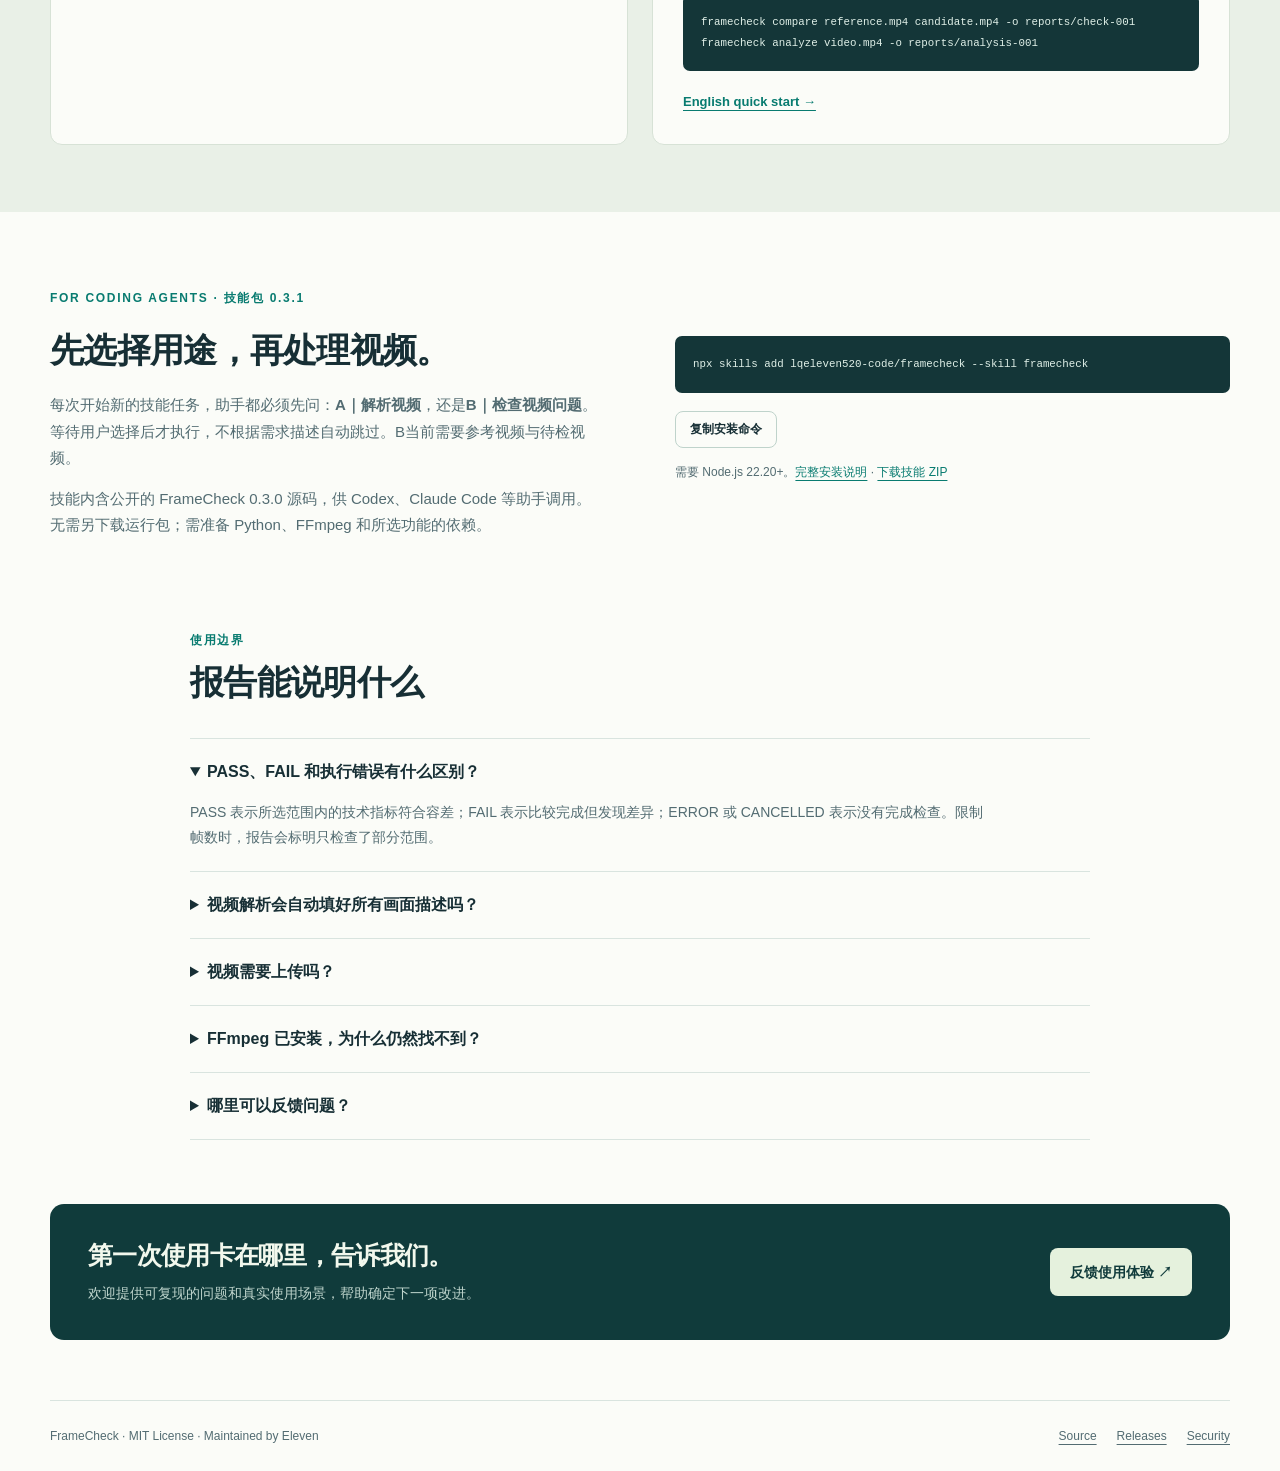
==== commit 02b3361a: "Require an explicit A/B choice before every new skill use" ====
--- a/docs/index.html
+++ b/docs/index.html
@@ -72,8 +72,8 @@
       </div>
     </div></section>
     <section class="skill-section wrap" id="skill">
-      <div><p class="eyebrow">FOR CODING AGENTS</p><h2>让助手直接调用 FrameCheck。</h2><p>独立技能包内含同版本的 FrameCheck 源码，供 Codex、Claude Code 等助手直接调用。无需另下载 FrameCheck 运行包；首次使用需准备 Python、FFmpeg 和所选功能的依赖。支持单视频解析及双视频比较。</p></div>
-      <div class="skill-install"><pre><code id="skill-command">npx skills add lqeleven520-code/framecheck --skill framecheck</code></pre><button class="button secondary" id="copy-skill" type="button">复制安装命令</button><p class="fine">需要 Node.js 22.20+。<a href="https://github.com/lqeleven520-code/framecheck/blob/main/docs/INSTALL_SKILL.md">完整安装说明</a> · <a href="https://github.com/lqeleven520-code/framecheck/releases/download/v0.3.0/framecheck-skill-0.3.0.zip">下载技能 ZIP</a></p><span id="copy-status" role="status" aria-live="polite"></span></div>
+      <div><p class="eyebrow">FOR CODING AGENTS · 技能包 0.3.1</p><h2>先选择用途，再处理视频。</h2><p>每次开始新的技能任务，助手都必须先问：<strong>A｜解析视频</strong>，还是<strong>B｜检查视频问题</strong>。等待用户选择后才执行，不根据需求描述自动跳过。B当前需要参考视频与待检视频。</p><p>技能内含公开的 FrameCheck 0.3.0 源码，供 Codex、Claude Code 等助手调用。无需另下载运行包；需准备 Python、FFmpeg 和所选功能的依赖。</p></div>
+      <div class="skill-install"><pre><code id="skill-command">npx skills add lqeleven520-code/framecheck --skill framecheck</code></pre><button class="button secondary" id="copy-skill" type="button">复制安装命令</button><p class="fine">需要 Node.js 22.20+。<a href="https://github.com/lqeleven520-code/framecheck/blob/main/docs/INSTALL_SKILL.md">完整安装说明</a> · <a href="https://github.com/lqeleven520-code/framecheck/releases/download/skill-v0.3.1/framecheck-skill-0.3.1.zip">下载技能 ZIP</a></p><span id="copy-status" role="status" aria-live="polite"></span></div>
     </section>
     <section class="wrap details-section"><div class="section-heading"><p class="eyebrow">使用边界</p><h2>报告能说明什么</h2></div>
       <details open><summary>PASS、FAIL 和执行错误有什么区别？</summary><p>PASS 表示所选范围内的技术指标符合容差；FAIL 表示比较完成但发现差异；ERROR 或 CANCELLED 表示没有完成检查。限制帧数时，报告会标明只检查了部分范围。</p></details>
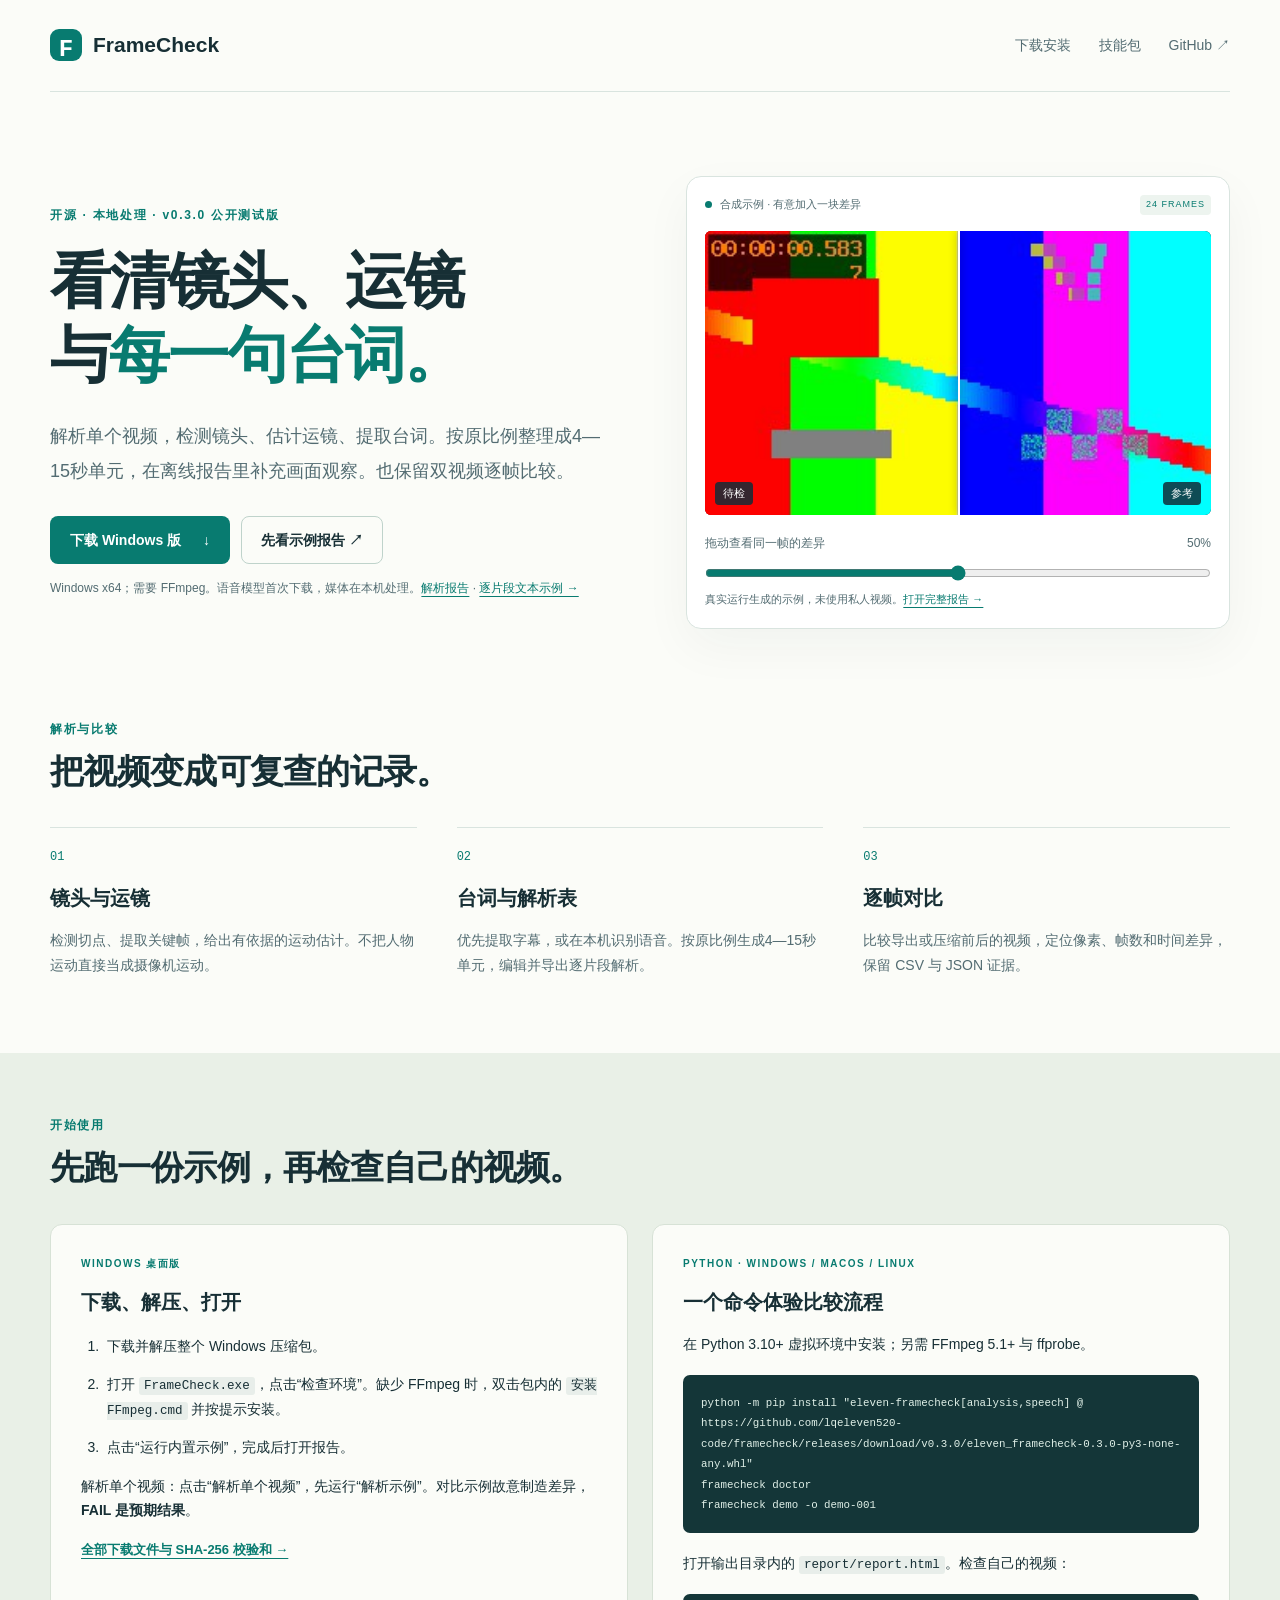
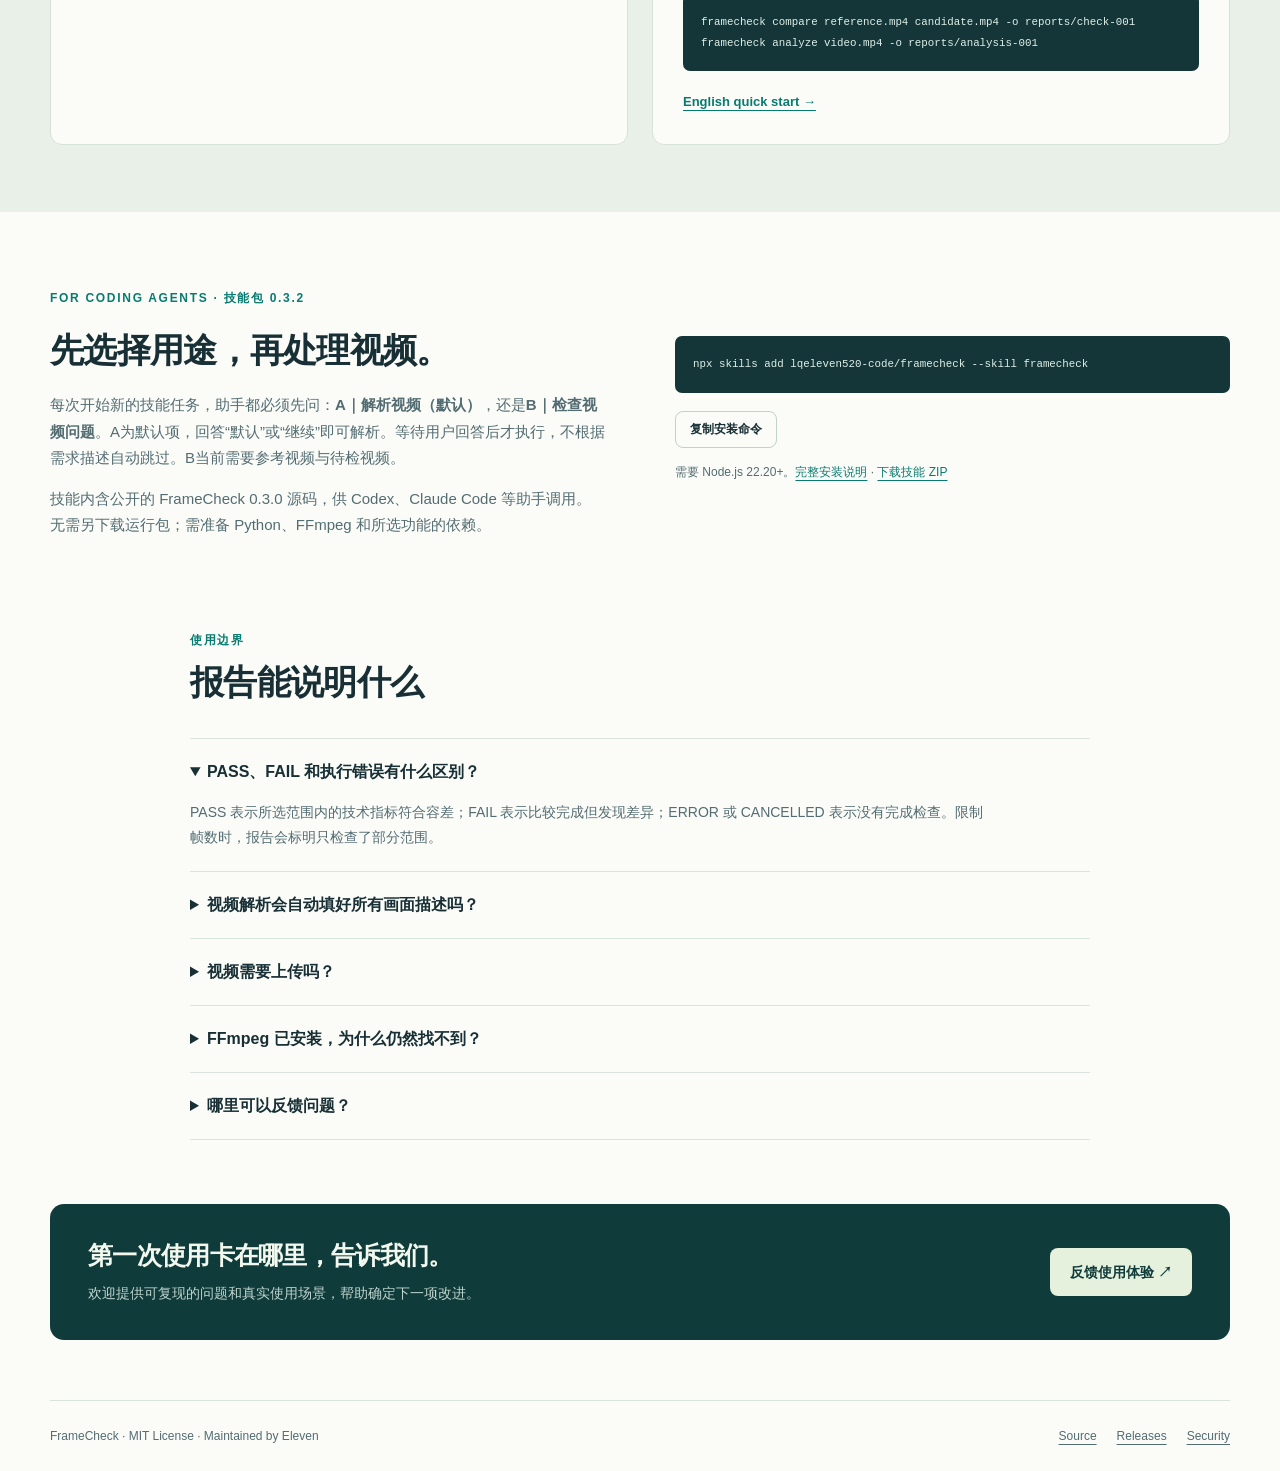
==== commit 19d57cf4: "Default to video analysis in the required opening mode question" ====
--- a/docs/index.html
+++ b/docs/index.html
@@ -72,8 +72,8 @@
       </div>
     </div></section>
     <section class="skill-section wrap" id="skill">
-      <div><p class="eyebrow">FOR CODING AGENTS · 技能包 0.3.1</p><h2>先选择用途，再处理视频。</h2><p>每次开始新的技能任务，助手都必须先问：<strong>A｜解析视频</strong>，还是<strong>B｜检查视频问题</strong>。等待用户选择后才执行，不根据需求描述自动跳过。B当前需要参考视频与待检视频。</p><p>技能内含公开的 FrameCheck 0.3.0 源码，供 Codex、Claude Code 等助手调用。无需另下载运行包；需准备 Python、FFmpeg 和所选功能的依赖。</p></div>
-      <div class="skill-install"><pre><code id="skill-command">npx skills add lqeleven520-code/framecheck --skill framecheck</code></pre><button class="button secondary" id="copy-skill" type="button">复制安装命令</button><p class="fine">需要 Node.js 22.20+。<a href="https://github.com/lqeleven520-code/framecheck/blob/main/docs/INSTALL_SKILL.md">完整安装说明</a> · <a href="https://github.com/lqeleven520-code/framecheck/releases/download/skill-v0.3.1/framecheck-skill-0.3.1.zip">下载技能 ZIP</a></p><span id="copy-status" role="status" aria-live="polite"></span></div>
+      <div><p class="eyebrow">FOR CODING AGENTS · 技能包 0.3.2</p><h2>先选择用途，再处理视频。</h2><p>每次开始新的技能任务，助手都必须先问：<strong>A｜解析视频（默认）</strong>，还是<strong>B｜检查视频问题</strong>。A为默认项，回答“默认”或“继续”即可解析。等待用户回答后才执行，不根据需求描述自动跳过。B当前需要参考视频与待检视频。</p><p>技能内含公开的 FrameCheck 0.3.0 源码，供 Codex、Claude Code 等助手调用。无需另下载运行包；需准备 Python、FFmpeg 和所选功能的依赖。</p></div>
+      <div class="skill-install"><pre><code id="skill-command">npx skills add lqeleven520-code/framecheck --skill framecheck</code></pre><button class="button secondary" id="copy-skill" type="button">复制安装命令</button><p class="fine">需要 Node.js 22.20+。<a href="https://github.com/lqeleven520-code/framecheck/blob/main/docs/INSTALL_SKILL.md">完整安装说明</a> · <a href="https://github.com/lqeleven520-code/framecheck/releases/download/skill-v0.3.2/framecheck-skill-0.3.2.zip">下载技能 ZIP</a></p><span id="copy-status" role="status" aria-live="polite"></span></div>
     </section>
     <section class="wrap details-section"><div class="section-heading"><p class="eyebrow">使用边界</p><h2>报告能说明什么</h2></div>
       <details open><summary>PASS、FAIL 和执行错误有什么区别？</summary><p>PASS 表示所选范围内的技术指标符合容差；FAIL 表示比较完成但发现差异；ERROR 或 CANCELLED 表示没有完成检查。限制帧数时，报告会标明只检查了部分范围。</p></details>
